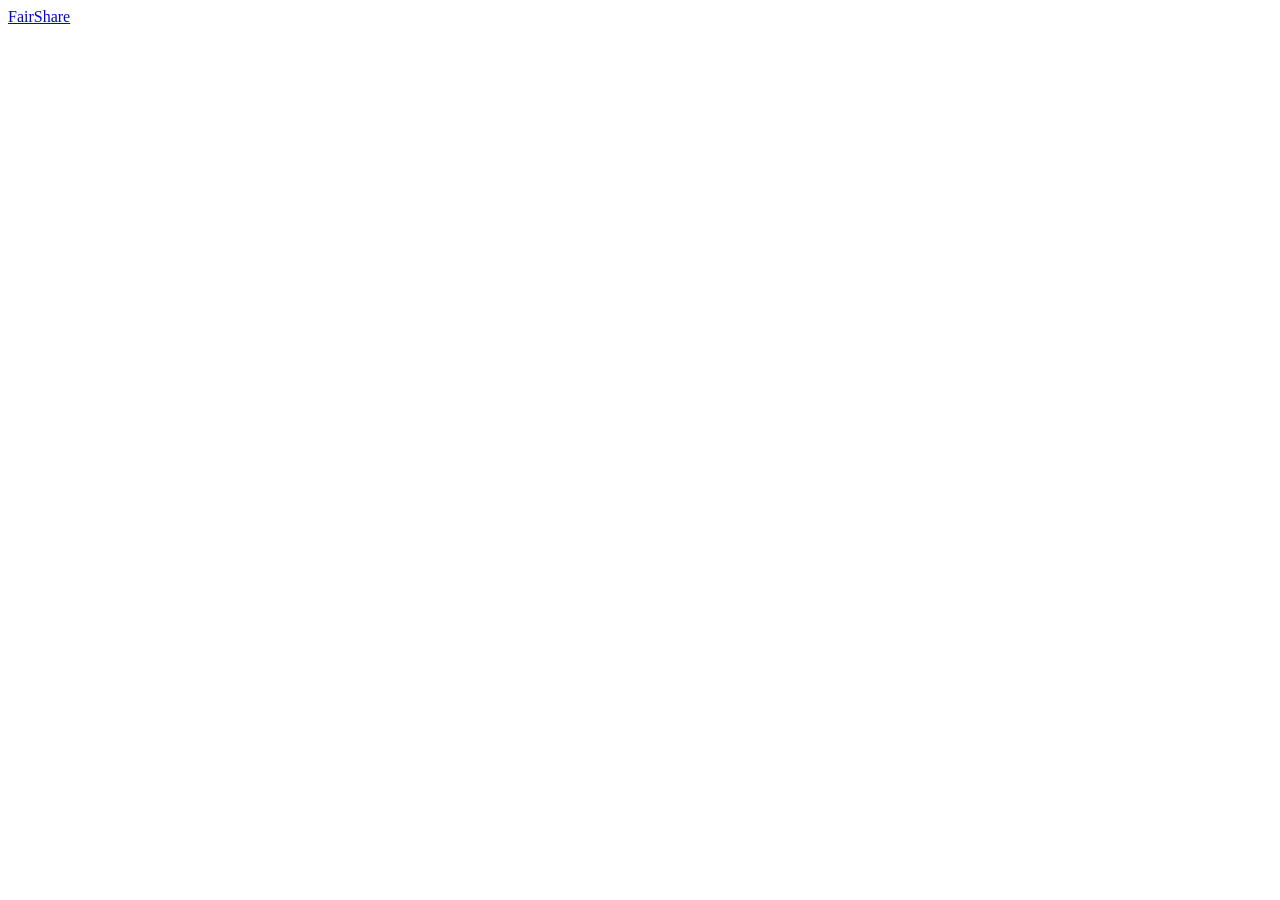
==== index.html @ 0f968604 "Add initial HTML structure, CSS styles, and JavaScript functionality for FairShare application" ====
<!doctype html>
<html lang="en">
<head>
  <meta charset="utf-8">
  <title>Xanoote</title>
  <meta name="description" content="Xanootes Place">
  <meta name="author" content="Xanoote">
  <meta name="viewport" content="width=device-width, initial-scale=1.0">
</head>
<body>
  <div id="index"><a href="fairshare/">FairShare</a></div>
</body>
</html>
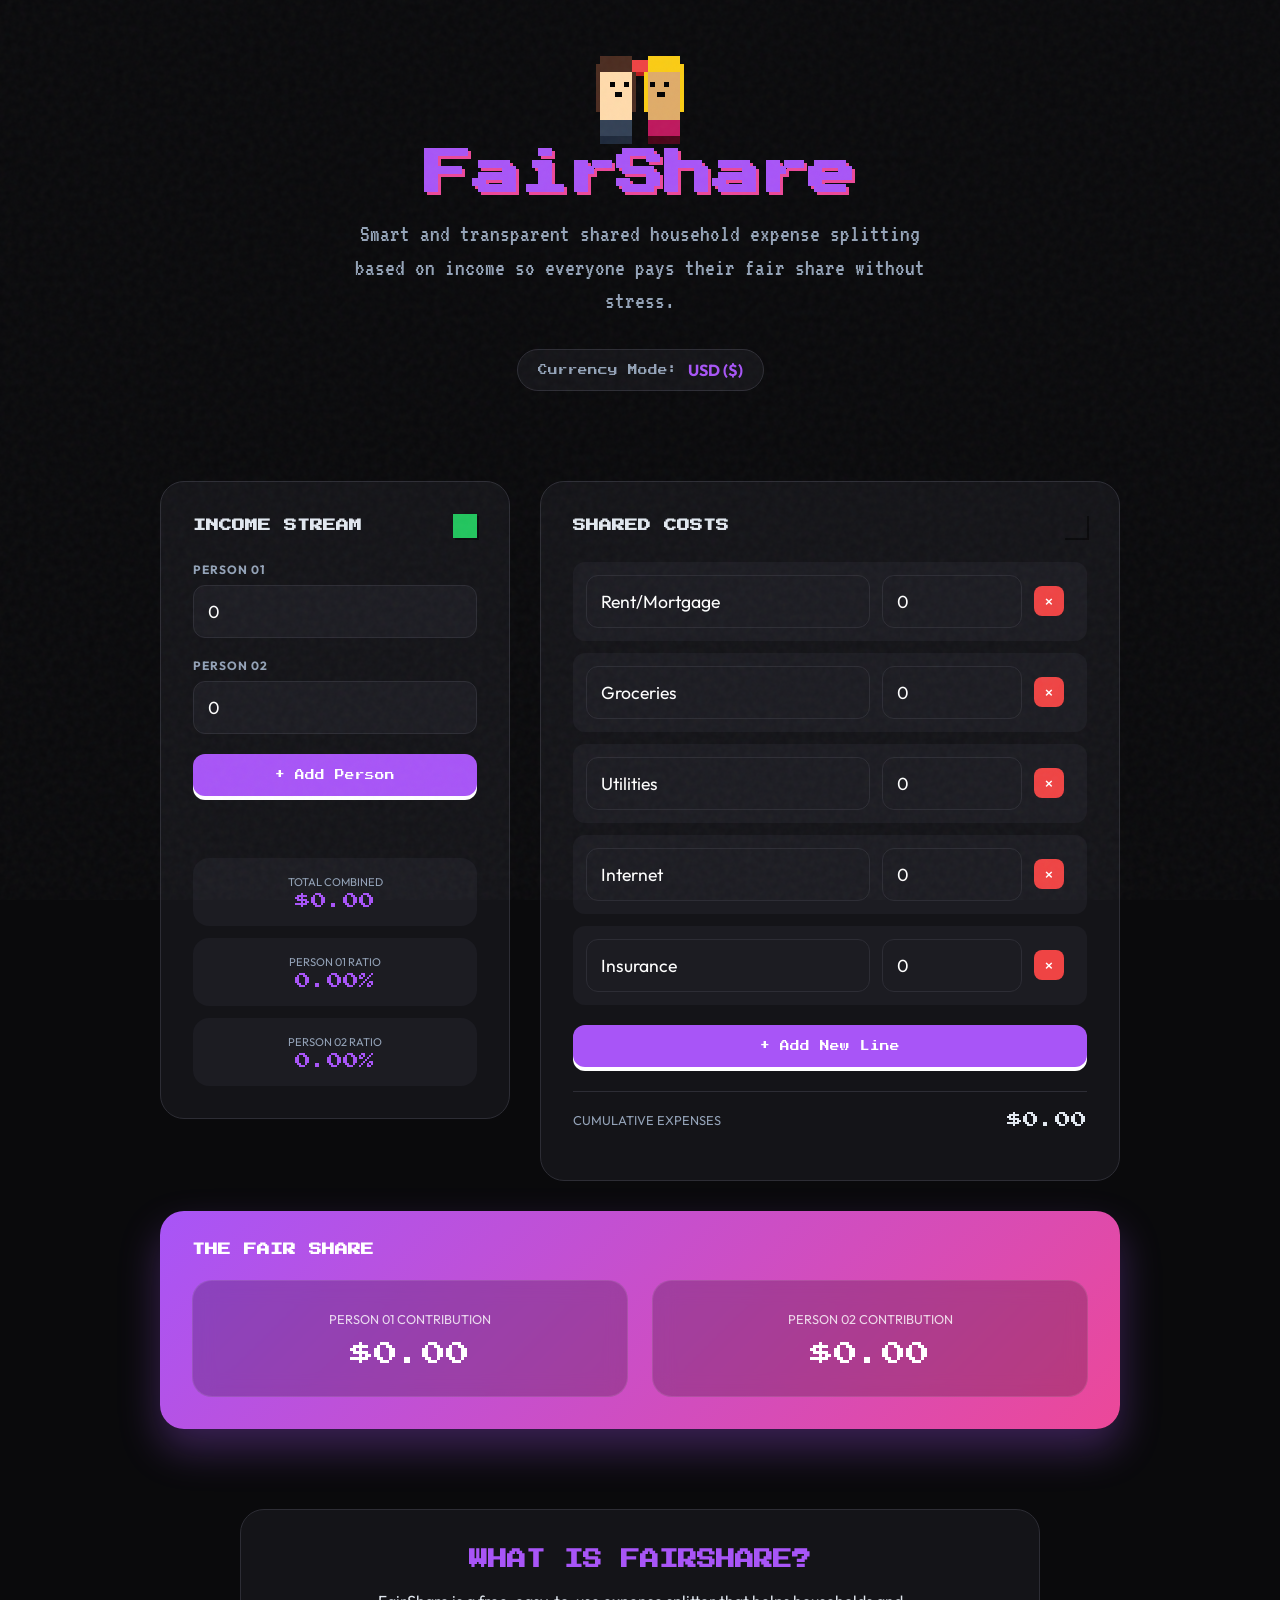
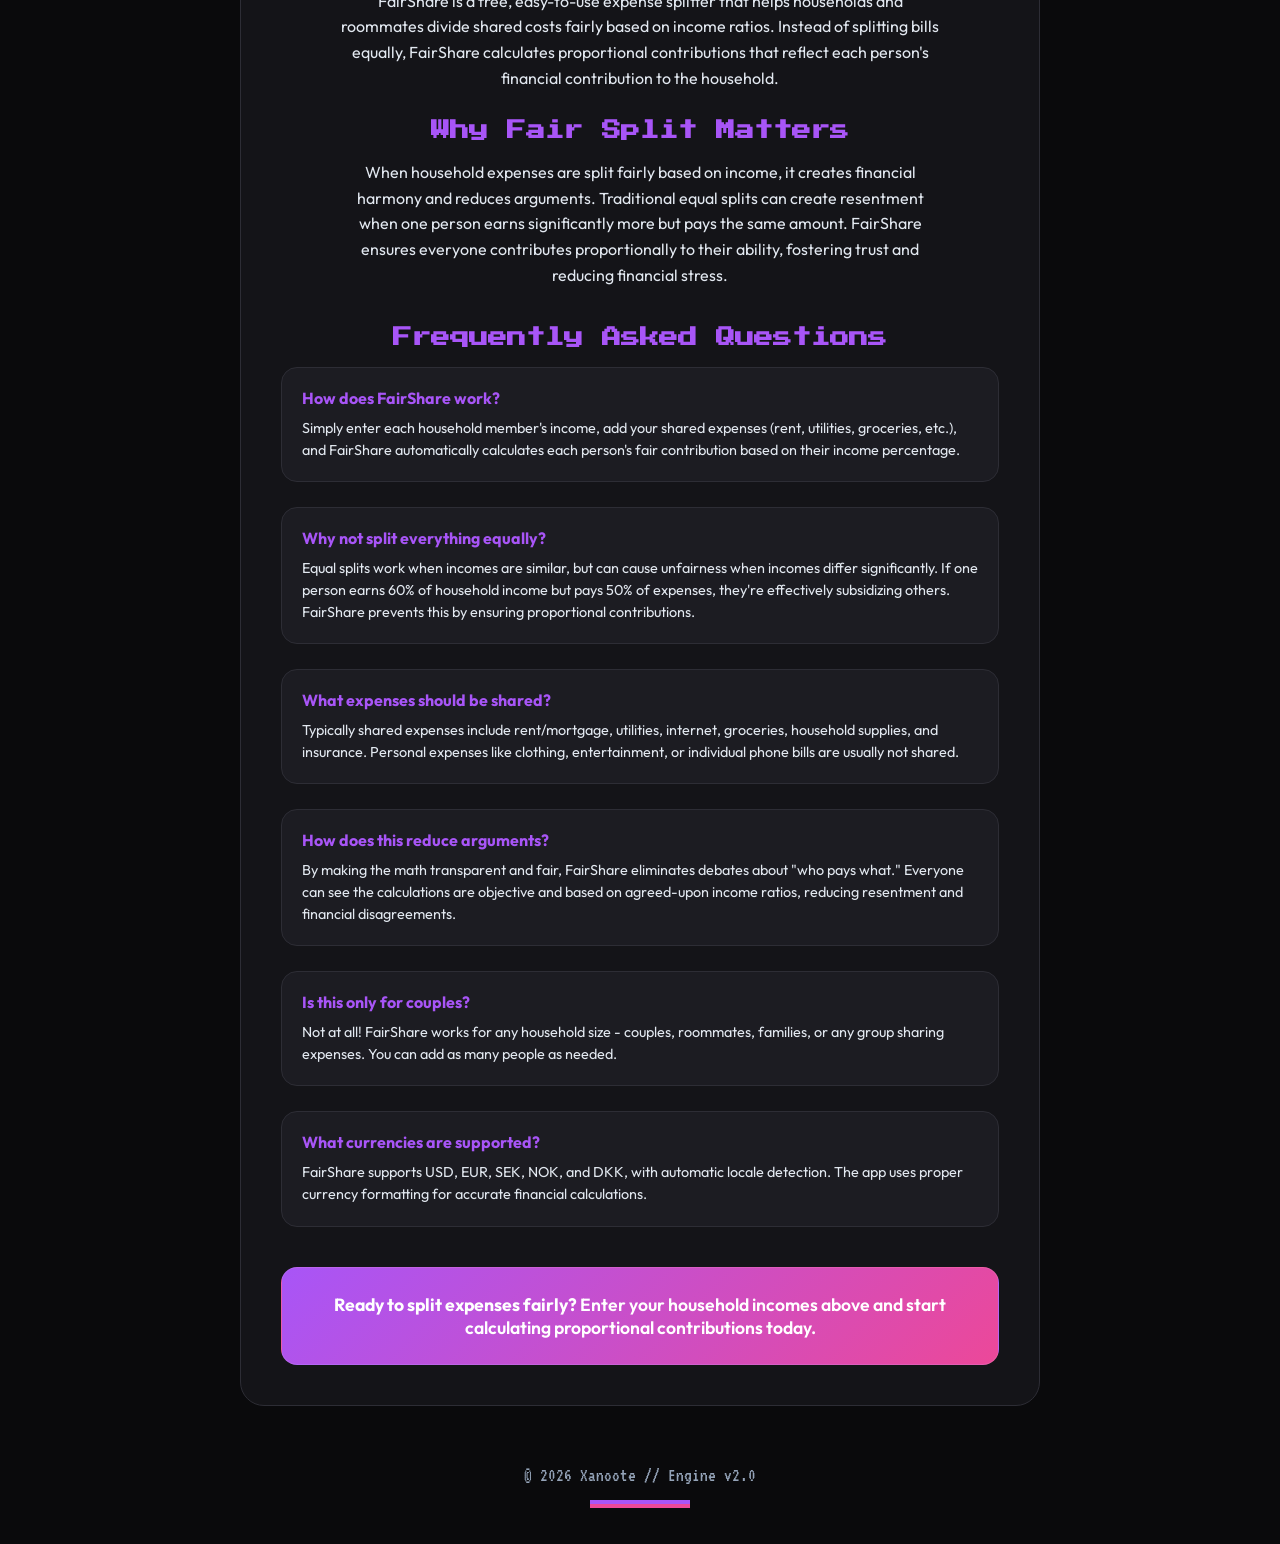
==== commit 77847ef1: "Add automatic redirect to FairShare with user-friendly message in index.html" ====
--- a/index.html
+++ b/index.html
@@ -6,8 +6,12 @@
   <meta name="description" content="Xanootes Place">
   <meta name="author" content="Xanoote">
   <meta name="viewport" content="width=device-width, initial-scale=1.0">
+  <meta http-equiv="refresh" content="0; url=fairshare/">
 </head>
 <body>
-  <div id="index"><a href="fairshare/">FairShare</a></div>
+  <div id="index">
+    <p>Redirecting to FairShare...</p>
+    <p><a href="fairshare/">Click here if you are not redirected automatically</a></p>
+  </div>
 </body>
 </html>
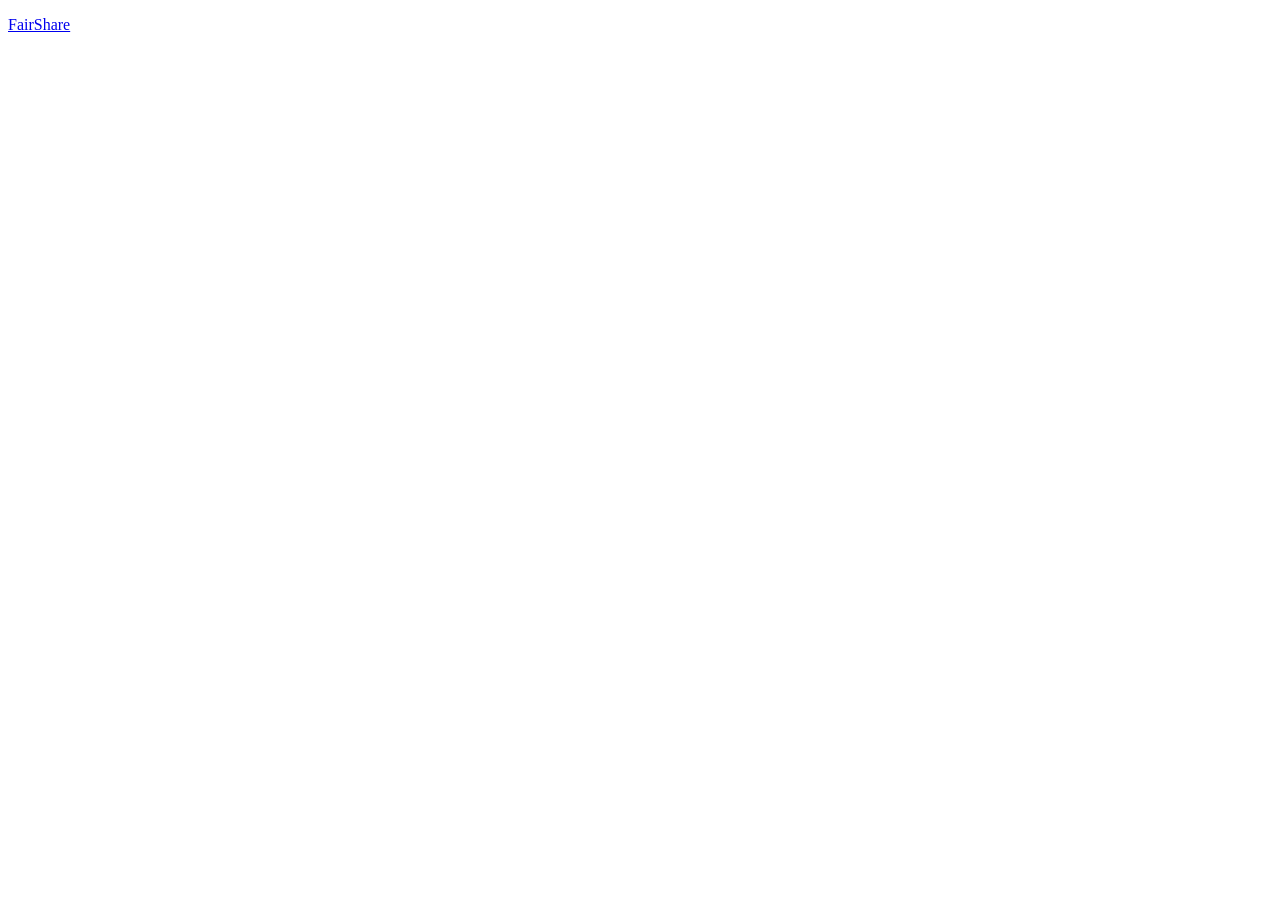
==== commit 5e7046bb: "Update FairShare redirect to link directly instead of automatic refresh" ====
--- a/index.html
+++ b/index.html
@@ -6,12 +6,10 @@
   <meta name="description" content="Xanootes Place">
   <meta name="author" content="Xanoote">
   <meta name="viewport" content="width=device-width, initial-scale=1.0">
-  <meta http-equiv="refresh" content="0; url=fairshare/">
 </head>
 <body>
   <div id="index">
-    <p>Redirecting to FairShare...</p>
-    <p><a href="fairshare/">Click here if you are not redirected automatically</a></p>
+    <p><a href="https://fairshare.github.io">FairShare</a></p>
   </div>
 </body>
 </html>
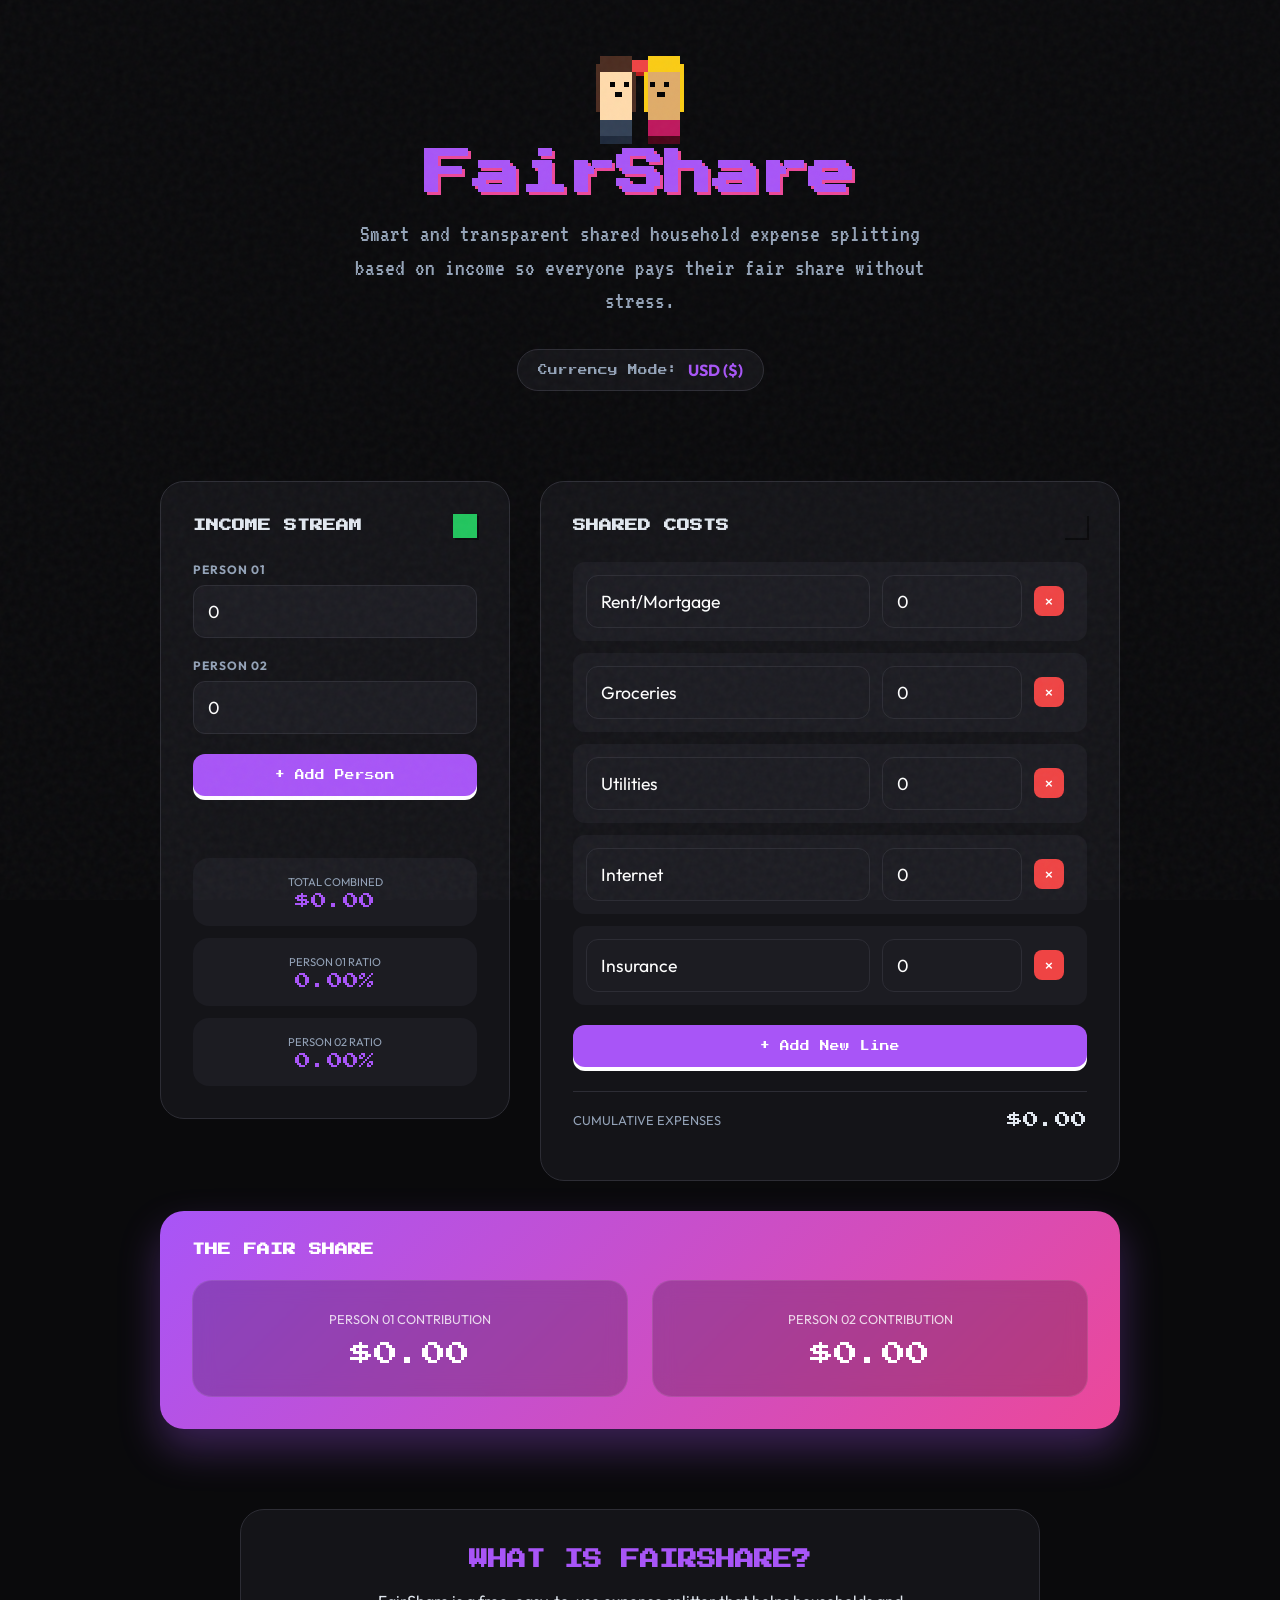
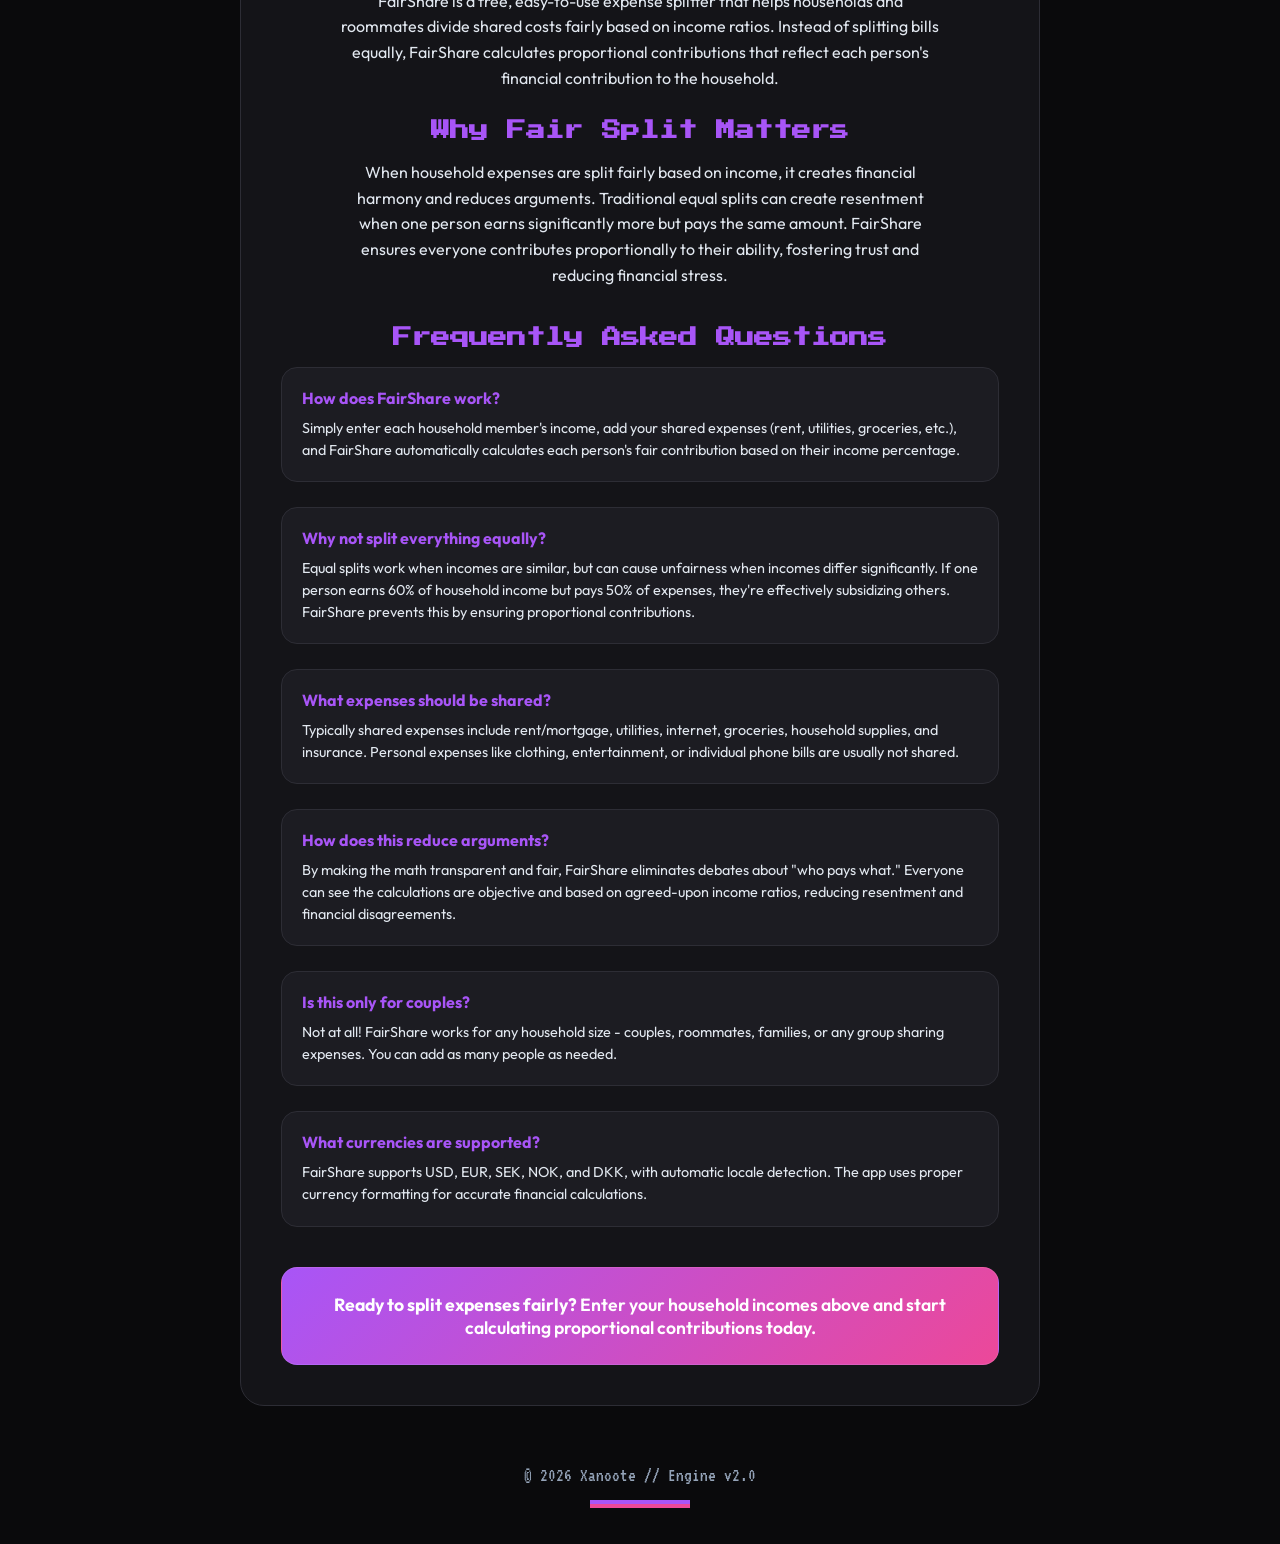
==== commit df14591d: "Enhance index.html and add script.js for FairShare app with improved SEO, user interface, and dynami" ====
--- a/index.html
+++ b/index.html
@@ -1,15 +1,157 @@
-<!doctype html>
+<!DOCTYPE html>
 <html lang="en">
 <head>
-  <meta charset="utf-8">
-  <title>Xanoote</title>
-  <meta name="description" content="Xanootes Place">
-  <meta name="author" content="Xanoote">
-  <meta name="viewport" content="width=device-width, initial-scale=1.0">
+    <meta charset="UTF-8">
+    <meta name="viewport" content="width=device-width, initial-scale=1.0">
+    <title>FairShare - Fair Expense Splitting for Households</title>
+    <meta name="description" content="FairShare is a free expense splitter that helps households divide shared costs fairly based on income ratios. Calculate proportional contributions for rent, utilities, groceries, and more. Reduce financial arguments with transparent, fair expense splitting.">
+    <meta name="keywords" content="expense splitter, fair share, household expenses, proportional split, income ratio, roommates, couples, financial harmony, bill splitting, shared costs">
+    <meta name="author" content="Xanoote">
+    <meta name="robots" content="index, follow">
+    <meta name="language" content="English">
+    <meta property="og:title" content="FairShare - Fair Expense Splitting for Households">
+    <meta property="og:description" content="Split household expenses fairly based on income ratios. No more arguments about who pays what - transparent, proportional calculations.">
+    <meta property="og:type" content="website">
+    <meta property="og:url" content="https://xanoote.github.io/">
+    <meta property="og:image" content="https://xanoote.github.io/favicon.ico">
+    <link rel="canonical" href="https://xanoote.github.io/">
+    <link rel="preconnect" href="https://fonts.googleapis.com">
+    <link rel="preconnect" href="https://fonts.gstatic.com" crossorigin>
+    <link href="https://fonts.googleapis.com/css2?family=Press+Start+2P&family=VT323&family=Outfit:wght@300;400;700&display=swap" rel="stylesheet">
+    <link rel="icon" href="favicon.ico" type="image/x-icon">
+    <link rel="stylesheet" href="style.css">
 </head>
 <body>
-  <div id="index">
-    <p><a href="https://fairshare.github.io">FairShare</a></p>
-  </div>
+    <div class="grain-overlay"></div>
+    <div class="container">
+        <header>
+            <div class="pixel-couple-container">
+                <div class="pixel-character p1"></div>
+                <div class="pixel-character p2"></div>
+                <div class="pixel-heart"></div>
+            </div>
+            <h1 class="glitch-text">FairShare</h1>
+            <p class="description">
+                Smart and transparent shared household expense splitting
+                based on income so everyone pays their fair share without stress.
+            </p>
+            <div class="currency-selector-wrapper">
+                <div class="currency-selector-trigger" id="currency-trigger">
+                    <span class="selector-label">Currency Mode:</span>
+                    <span id="current-currency-display">USD ($)</span>
+                </div>
+                <div class="currency-options" id="currency-options">
+                    <div class="currency-option" data-value="USD">USD ($)</div>
+                    <div class="currency-option" data-value="EUR">EUR (€)</div>
+                    <div class="currency-option" data-value="SEK">SEK (kr)</div>
+                    <div class="currency-option" data-value="NOK">NOK (kr)</div>
+                    <div class="currency-option" data-value="DKK">DKK (kr)</div>
+                </div>
+            </div>
+        </header>
+
+        <main>
+            <div class="main-grid">
+                <section class="card" id="income-section">
+                    <div class="card-header">
+                        <h2>Income Stream</h2>
+                        <div class="pixel-icon-small money-icon"></div>
+                    </div>
+                    <div class="input-group-row" id="persons-container">
+                        <!-- Dynamically populated by script.js -->
+                    </div>
+                    <button id="add-person-btn" class="btn-pixel" style="margin-bottom: 20px;">+ Add Person</button>
+                    <div class="income-stats-grid" id="income-stats-container">
+                        <!-- Dynamically populated by script.js -->
+                    </div>
+                </section>
+
+                <section class="card" id="expense-section">
+                    <div class="card-header">
+                        <h2>Shared Costs</h2>
+                        <div class="pixel-icon-small bill-icon"></div>
+                    </div>
+                    <div id="expenses-list">
+                        <!-- Dynamic expense fields -->
+                    </div>
+                    <button id="add-expense-btn" class="btn-pixel">+ Add New Line</button>
+                    <div class="expense-footer">
+                        <span class="footer-label">Cumulative Expenses</span>
+                        <span class="footer-value" id="total-expenses">0</span>
+                    </div>
+                </section>
+
+                <section class="card results-card" id="results-section">
+                    <div class="card-header">
+                        <h2>The Fair Share</h2>
+                    </div>
+                    <div class="results-display" id="results-container">
+                        <!-- Dynamically populated by script.js -->
+                    </div>
+                </section>
+            </div>
+        </main>
+
+        <!-- Info Content Section -->
+        <section class="info-section-content">
+            <div class="info-section-container">
+                <div class="info-section-intro">
+                    <h2>What is FairShare?</h2>
+                    <p>FairShare is a free, easy-to-use expense splitter that helps households and roommates divide shared costs fairly based on income ratios. Instead of splitting bills equally, FairShare calculates proportional contributions that reflect each person's financial contribution to the household.</p>
+                </div>
+
+                <div class="info-section-benefits">
+                    <h3>Why Fair Split Matters</h3>
+                    <p>When household expenses are split fairly based on income, it creates financial harmony and reduces arguments. Traditional equal splits can create resentment when one person earns significantly more but pays the same amount. FairShare ensures everyone contributes proportionally to their ability, fostering trust and reducing financial stress.</p>
+                </div>
+
+                <div class="info-section-faq">
+                    <h3>Frequently Asked Questions</h3>
+
+                    <div class="faq-item">
+                        <h4>How does FairShare work?</h4>
+                        <p>Simply enter each household member's income, add your shared expenses (rent, utilities, groceries, etc.), and FairShare automatically calculates each person's fair contribution based on their income percentage.</p>
+                    </div>
+
+                    <div class="faq-item">
+                        <h4>Why not split everything equally?</h4>
+                        <p>Equal splits work when incomes are similar, but can cause unfairness when incomes differ significantly. If one person earns 60% of household income but pays 50% of expenses, they're effectively subsidizing others. FairShare prevents this by ensuring proportional contributions.</p>
+                    </div>
+
+                    <div class="faq-item">
+                        <h4>What expenses should be shared?</h4>
+                        <p>Typically shared expenses include rent/mortgage, utilities, internet, groceries, household supplies, and insurance. Personal expenses like clothing, entertainment, or individual phone bills are usually not shared.</p>
+                    </div>
+
+                    <div class="faq-item">
+                        <h4>How does this reduce arguments?</h4>
+                        <p>By making the math transparent and fair, FairShare eliminates debates about "who pays what." Everyone can see the calculations are objective and based on agreed-upon income ratios, reducing resentment and financial disagreements.</p>
+                    </div>
+
+                    <div class="faq-item">
+                        <h4>Is this only for couples?</h4>
+                        <p>Not at all! FairShare works for any household size - couples, roommates, families, or any group sharing expenses. You can add as many people as needed.</p>
+                    </div>
+
+                    <div class="faq-item">
+                        <h4>What currencies are supported?</h4>
+                        <p>FairShare supports USD, EUR, SEK, NOK, and DKK, with automatic locale detection. The app uses proper currency formatting for accurate financial calculations.</p>
+                    </div>
+                </div>
+
+                <div class="info-section-cta">
+                    <p><strong>Ready to split expenses fairly?</strong> Enter your household incomes above and start calculating proportional contributions today.</p>
+                </div>
+            </div>
+        </section>
+
+        <footer>
+            <div class="footer-content">
+                <p>&copy; 2026 Xanoote // Engine v2.0</p>
+                <div class="pixel-footer-deco"></div>
+            </div>
+        </footer>
+    </div>
+    <script src="script.js"></script>
 </body>
 </html>
--- a/style.css
+++ b/style.css
@@ -0,0 +1,658 @@
+:root {
+    /* Dark Theme Palette */
+    --bg-deep: #0a0a0c;
+    --bg-card: #141418;
+    --bg-accent: #1c1c22;
+    --primary: #a855f7;
+    --primary-glow: rgba(168, 85, 247, 0.4);
+    --secondary: #ec4899;
+    --text-main: #e2e8f0;
+    --text-dim: #94a3b8;
+    --border-color: #2d2d35;
+    --success: #22c55e;
+    --pixel-skin-1: #ffdbac;
+    --pixel-skin-2: #e0ac69;
+    --pixel-hair-1: #4b2c20;
+    --pixel-hair-2: #facc15;
+}
+
+* {
+    box-sizing: border-box;
+    margin: 0;
+    padding: 0;
+}
+
+body {
+    font-family: 'Outfit', sans-serif;
+    background-color: var(--bg-deep);
+    color: var(--text-main);
+    min-height: 100vh;
+    overflow-x: hidden;
+    display: flex;
+    justify-content: center;
+}
+
+/* Grain/Noise Texture Overlay */
+.grain-overlay {
+    position: fixed;
+    top: 0; left: 0; width: 100%; height: 100%;
+    pointer-events: none;
+    z-index: 9999;
+    background-image: url("data:image/svg+xml,%3Csvg viewBox='0 0 200 200' xmlns='http://www.w3.org/2000/svg'%3E%3Cfilter id='noiseFilter'%3E%3CfeTurbulence type='fractalNoise' baseFrequency='0.65105' numOctaves='3' stitchTiles='stitch'/%3E%3C/filter%3E%3Crect width='100%25' height='100%25' filter='url(%23noiseFilter)'/%3E%3C/svg%3E");
+    opacity: 0.04;
+}
+
+.container {
+    width: 100%;
+    max-width: 1000px;
+    padding: 40px 20px;
+    z-index: 1;
+}
+
+/* --- Header & Typography --- */
+header {
+    text-align: center;
+    margin-bottom: 60px;
+    position: relative;
+}
+
+.glitch-text {
+    font-family: 'Press Start 2P', cursive;
+    font-size: 3rem;
+    color: var(--primary);
+    text-shadow: 3px 3px 0 var(--secondary);
+    margin-bottom: 20px;
+    animation: glitch 3s infinite;
+}
+
+@keyframes glitch {
+    0% { transform: translate(0); }
+    2% { transform: translate(-2px, 2px); }
+    4% { transform: translate(2px, -2px); }
+    6% { transform: translate(0); }
+}
+
+.description {
+    font-family: 'VT323', monospace;
+    font-size: 1.5rem;
+    color: var(--text-dim);
+    max-width: 600px;
+    margin: 0 auto 30px;
+    line-height: 1.4;
+}
+
+/* --- Currency Selector Custom --- */
+.currency-selector-wrapper {
+    position: relative;
+    display: inline-flex;
+    margin-bottom: 30px;
+}
+
+.currency-selector-trigger {
+    display: flex;
+    align-items: center;
+    gap: 10px;
+    background: var(--bg-card);
+    padding: 10px 20px;
+    border-radius: 100px;
+    border: 1px solid var(--border-color);
+    cursor: pointer;
+    transition: all 0.3s ease;
+    user-select: none;
+}
+
+.currency-selector-trigger:hover {
+    border-color: var(--primary);
+    box-shadow: 0 0 15px var(--primary-glow);
+}
+
+.currency-selector-trigger .selector-label {
+    font-family: 'Press Start 2P', cursive;
+    font-size: 0.6rem;
+    color: var(--text-dim);
+}
+
+.currency-selector-trigger #current-currency-display {
+    font-family: 'Outfit', sans-serif;
+    font-weight: 700;
+    color: var(--primary);
+}
+
+.currency-options {
+    position: absolute;
+    top: calc(100% + 8px);
+    left: 50%;
+    transform: translateX(-50%) translateY(-10px);
+    background: var(--bg-card);
+    border: 1px solid var(--border-color);
+    border-radius: 16px;
+    width: 160px;
+    display: none;
+    flex-direction: column;
+    padding: 8px;
+    gap: 4px;
+    z-index: 100;
+    box-shadow: 0 10px 25px rgba(0,0,0,0.5);
+}
+
+.currency-options.open {
+    display: flex;
+    animation: slideDown 0.2s ease-out forwards;
+}
+
+@keyframes slideDown {
+    from { opacity: 0; transform: translateX(-50%) translateY(-20px); }
+    to { opacity: 1; transform: translateX(-50%) translateY(0); }
+}
+
+.currency-option {
+    padding: 10px 15px;
+    border-radius: 10px;
+    cursor: pointer;
+    font-family: 'Outfit', sans-serif;
+    font-size: 0.9rem;
+    color: var(--text-main);
+    transition: all 0.2s ease;
+}
+
+.currency-option:hover {
+    background: var(--bg-accent);
+    color: var(--primary);
+}
+
+.currency-option.active {
+    background: var(--primary);
+    color: white;
+}
+
+/* --- Pixel Couple Art --- */
+.pixel-couple-container {
+    position: relative;
+    width: 120px;
+    height: 80px;
+    margin: 0 auto 30px;
+}
+
+.pixel-character {
+    position: absolute;
+    width: 32px;
+    height: 48px;
+    bottom: 0;
+}
+
+.pixel-character.p1 {
+    left: 20px;
+    background: var(--pixel-skin-1);
+    box-shadow:
+        /* Hair */
+        0 -8px 0 0 var(--pixel-hair-1), 0 -16px 0 0 var(--pixel-hair-1),
+        -4px -8px 0 0 var(--pixel-hair-1), 4px -8px 0 0 var(--pixel-hair-1),
+        /* Shirt */
+        0 8px 0 0 #334155, 0 16px 0 0 #334155,
+        /* Pants */
+        0 24px 0 0 #1e293b;
+}
+.pixel-character.p1::after {
+    content: "";
+    position: absolute;
+    top: 10px; left: 10px;
+    width: 5px; height: 5px;
+    background: #000;
+    box-shadow: 14px 0 0 #000, 7px 10px 0 #000, 5px 10px 0 #000;
+}
+
+.pixel-character.p2 {
+    right: 20px;
+    background: var(--pixel-skin-2);
+    box-shadow:
+        /* Hair */
+        0 -8px 0 0 var(--pixel-hair-2), 0 -16px 0 0 var(--pixel-hair-2),
+        -4px -8px 0 0 var(--pixel-hair-2), 4px -8px 0 0 var(--pixel-hair-2),
+        /* Shirt */
+        0 8px 0 0 #be185d, 0 16px 0 0 #be185d,
+        /* Pants */
+        0 24px 0 0 #4c0519;
+}
+.pixel-character.p2::after {
+    content: "";
+    position: absolute;
+    top: 10px; left: 2px;
+    width: 5px; height: 5px;
+    background: #000;
+    box-shadow: 14px 0 0 #000, 7px 10px 0 #000, 10px 10px 0 #000;
+}
+
+.pixel-heart {
+    position: absolute;
+    width: 8px;
+    height: 8px;
+    background: #ef4444;
+    left: 50%;
+    top: 20px;
+    transform: translateX(-50%);
+    box-shadow:
+        4px 0 0 0 #ef4444, -4px 0 0 0 #ef4444,
+        0 4px 0 0 #ef4444, 4px 4px 0 0 #ef4444, -4px 4px 0 0 #ef4444,
+        0 8px 0 0 #b91c1c;
+    animation: beat 1s infinite;
+}
+
+@keyframes beat {
+    0%, 100% { transform: translateX(-50%) scale(1); }
+    50% { transform: translateX(-50%) scale(1.2); }
+}
+
+/* --- Main Layout & Cards --- */
+.main-grid {
+    display: grid;
+    grid-template-columns: 1fr 1.5fr;
+    gap: 30px;
+    align-items: start;
+}
+
+.card {
+    background: var(--bg-card);
+    border: 1px solid var(--border-color);
+    border-radius: 24px;
+    padding: 32px;
+    position: relative;
+    transition: transform 0.3s ease, box-shadow 0.3s ease;
+}
+
+.card:hover {
+    transform: translateY(-5px);
+    box-shadow: 0 10px 30px rgba(0,0,0,0.5);
+}
+
+.card-header {
+    display: flex;
+    justify-content: space-between;
+    align-items: center;
+    margin-bottom: 24px;
+}
+
+h2 {
+    font-family: 'Press Start 2P', cursive;
+    font-size: 0.8rem;
+    color: var(--text-main);
+    text-transform: uppercase;
+}
+
+.pixel-icon-small {
+    width: 24px;
+    height: 24px;
+}
+
+.money-icon {
+    background: var(--success);
+    box-shadow: 2px 2px 0 var(--bg-deep);
+}
+
+.bill-icon {
+    box-shadow: 2px 2px 0 var(--bg-deep);
+}
+
+/* Inputs */
+.input-group-row {
+    display: flex;
+    flex-direction: column;
+    gap: 20px;
+    margin-bottom: 20px;
+}
+
+.input-field {
+    display: flex;
+    flex-direction: column;
+    gap: 8px;
+}
+
+label {
+    font-size: 0.75rem;
+    text-transform: uppercase;
+    letter-spacing: 1px;
+    color: var(--text-dim);
+    font-weight: 700;
+}
+
+input {
+    background: var(--bg-accent);
+    border: 1px solid var(--border-color);
+    border-radius: 12px;
+    padding: 14px;
+    color: white;
+    font-family: 'Outfit', sans-serif;
+    font-size: 1.1rem;
+    transition: all 0.2s ease;
+}
+
+input:focus {
+    outline: none;
+    border-color: var(--primary);
+    box-shadow: 0 0 0 4px var(--primary-glow);
+}
+
+/* Stats Grid */
+.income-stats-grid {
+    margin-top: 30px;
+    display: grid;
+    grid-template-columns: repeat(auto-fit, minmax(140px, 1fr));
+    gap: 12px;
+}
+
+.stat-box {
+    background: var(--bg-accent);
+    padding: 16px;
+    border-radius: 16px;
+    display: flex;
+    flex-direction: column;
+    align-items: center;
+    border: 1px solid transparent;
+    transition: all 0.3s ease;
+}
+
+.stat-box:first-child {
+    grid-column: 1 / -1;
+}
+
+.stat-box:hover {
+    border-color: var(--primary);
+}
+
+.stat-label {
+    font-size: 0.7rem;
+    color: var(--text-dim);
+    text-transform: uppercase;
+    margin-bottom: 4px;
+}
+
+.stat-value {
+    font-family: 'Press Start 2P', cursive;
+    font-size: 1rem;
+    color: var(--primary);
+}
+
+/* Expenses Section */
+#expenses-list {
+    display: flex;
+    flex-direction: column;
+    gap: 12px;
+    margin-bottom: 20px;
+}
+
+.expense-item {
+    display: grid;
+    grid-template-columns: 1fr 140px 40px;
+    gap: 12px;
+    background: var(--bg-accent);
+    padding: 12px;
+    border-radius: 12px;
+    align-items: center;
+    border: 1px solid transparent;
+}
+
+.expense-item:hover {
+    border-color: var(--border-color);
+}
+
+.btn-pixel {
+    width: 100%;
+    padding: 16px;
+    background: var(--primary);
+    color: white;
+    border: none;
+    border-radius: 12px;
+    font-family: 'Press Start 2P', cursive;
+    font-size: 0.6rem;
+    cursor: pointer;
+    transition: all 0.2s ease;
+    box-shadow: 0 4px 0;
+    margin-bottom: 24px;
+}
+
+.btn-pixel:active {
+    transform: translateY(2px);
+    box-shadow: 0 2px 0;
+}
+
+.remove-btn {
+    background: #ef4444;
+    color: white;
+    border: none;
+    width: 30px;
+    height: 30px;
+    border-radius: 8px;
+    cursor: pointer;
+    font-weight: bold;
+}
+
+.expense-footer {
+    display: flex;
+    justify-content: space-between;
+    align-items: center;
+    padding: 20px 0;
+    border-top: 1px solid var(--border-color);
+}
+
+.footer-label {
+    font-size: 0.8rem;
+    color: var(--text-dim);
+    text-transform: uppercase;
+}
+
+.footer-value {
+    font-family: 'Press Start 2P', cursive;
+    font-size: 1rem;
+    color: var(--text-main);
+}
+
+/* Results Card */
+.results-card {
+    grid-column: 1 / -1;
+    background: linear-gradient(135deg, var(--primary), var(--secondary));
+    color: white;
+    border: none;
+    text-align: center;
+    box-shadow: 0 20px 40px rgba(168, 85, 247, 0.3);
+}
+
+.results-card h2 {
+    color: white;
+    justify-content: center;
+}
+
+.results-display {
+    display: grid;
+    grid-template-columns: repeat(2, 1fr);
+    gap: 24px;
+    margin-top: 20px;
+}
+
+.result-box {
+    background: rgba(0, 0, 0, 0.2);
+    padding: 30px;
+    border-radius: 20px;
+    backdrop-filter: blur(10px);
+    border: 1px solid rgba(255, 255, 255, 0.1);
+}
+
+.result-label {
+    display: block;
+    font-size: 0.8rem;
+    text-transform: uppercase;
+    margin-bottom: 15px;
+    opacity: 0.8;
+}
+
+.result-amount {
+    font-family: 'Press Start 2P', cursive;
+    font-size: 1.5rem;
+    color: white;
+}
+
+/* Footer */
+footer {
+    margin-top: 60px;
+    text-align: center;
+}
+
+.footer-content {
+    display: flex;
+    flex-direction: column;
+    align-items: center;
+    gap: 15px;
+}
+
+footer p {
+    font-family: 'VT323', monospace;
+    color: var(--text-dim);
+    font-size: 1.2rem;
+}
+
+.pixel-footer-deco {
+    width: 100px;
+    height: 4px;
+    background: var(--primary);
+    box-shadow: 0 4px 0 var(--secondary);
+}
+
+#add-person-btn {
+    margin-bottom: 32px !important;
+}
+
+/* Info Content Section */
+.info-section-content {
+    margin-top: 80px;
+    margin-bottom: 60px;
+    max-width: 800px;
+    margin-left: auto;
+    margin-right: auto;
+}
+
+.info-section-container {
+    background: var(--bg-card);
+    border: 1px solid var(--border-color);
+    border-radius: 24px;
+    padding: 40px;
+    transition: transform 0.3s ease, box-shadow 0.3s ease;
+}
+
+.info-section-container:hover {
+    transform: translateY(-5px);
+    box-shadow: 0 10px 30px rgba(0,0,0,0.5);
+}
+
+.info-section-intro h2,
+.info-section-benefits h3,
+.info-section-faq h3 {
+    font-family: 'Press Start 2P', cursive;
+    font-size: 1.2rem;
+    color: var(--primary);
+    margin-bottom: 20px;
+    text-align: center;
+}
+
+.info-section-intro p,
+.info-section-benefits p {
+    font-family: 'Outfit', sans-serif;
+    font-size: 1rem;
+    line-height: 1.6;
+    color: var(--text-main);
+    margin-bottom: 30px;
+    text-align: center;
+    max-width: 600px;
+    margin-left: auto;
+    margin-right: auto;
+}
+
+.info-section-faq {
+    margin-top: 40px;
+}
+
+.faq-item {
+    margin-bottom: 25px;
+    padding: 20px;
+    background: var(--bg-accent);
+    border-radius: 16px;
+    border: 1px solid var(--border-color);
+    transition: all 0.3s ease;
+}
+
+.faq-item:hover {
+    border-color: var(--primary);
+    transform: translateY(-2px);
+}
+
+.faq-item h4 {
+    font-family: 'Outfit', sans-serif;
+    font-size: 1rem;
+    font-weight: 700;
+    color: var(--primary);
+    margin-bottom: 10px;
+}
+
+.faq-item p {
+    font-family: 'Outfit', sans-serif;
+    font-size: 0.9rem;
+    line-height: 1.5;
+    color: var(--text-main);
+    margin: 0;
+}
+
+.info-section-cta {
+    margin-top: 40px;
+    text-align: center;
+    padding: 25px;
+    background: linear-gradient(135deg, var(--primary), var(--secondary));
+    border-radius: 16px;
+    border: 1px solid rgba(255, 255, 255, 0.1);
+}
+
+.info-section-cta p {
+    font-family: 'Outfit', sans-serif;
+    font-size: 1.1rem;
+    font-weight: 600;
+    color: white;
+    margin: 0;
+}
+
+@media (max-width: 768px) {
+    .main-grid {
+        grid-template-columns: 1fr;
+    }
+
+    .results-display {
+        grid-template-columns: 1fr;
+    }
+
+    .glitch-text {
+        font-size: 2rem;
+    }
+
+    .info-section-content {
+        margin-top: 60px;
+        margin-bottom: 40px;
+    }
+
+    .info-section-container {
+        padding: 30px;
+    }
+
+    .info-section-intro h2,
+    .info-section-benefits h3,
+    .info-section-faq h3 {
+        font-size: 1.1rem;
+    }
+
+    .info-section-intro p,
+    .info-section-benefits p {
+        font-size: 0.9rem;
+    }
+
+    .faq-item {
+        padding: 15px;
+    }
+
+    .info-section-cta {
+        padding: 20px;
+    }
+}
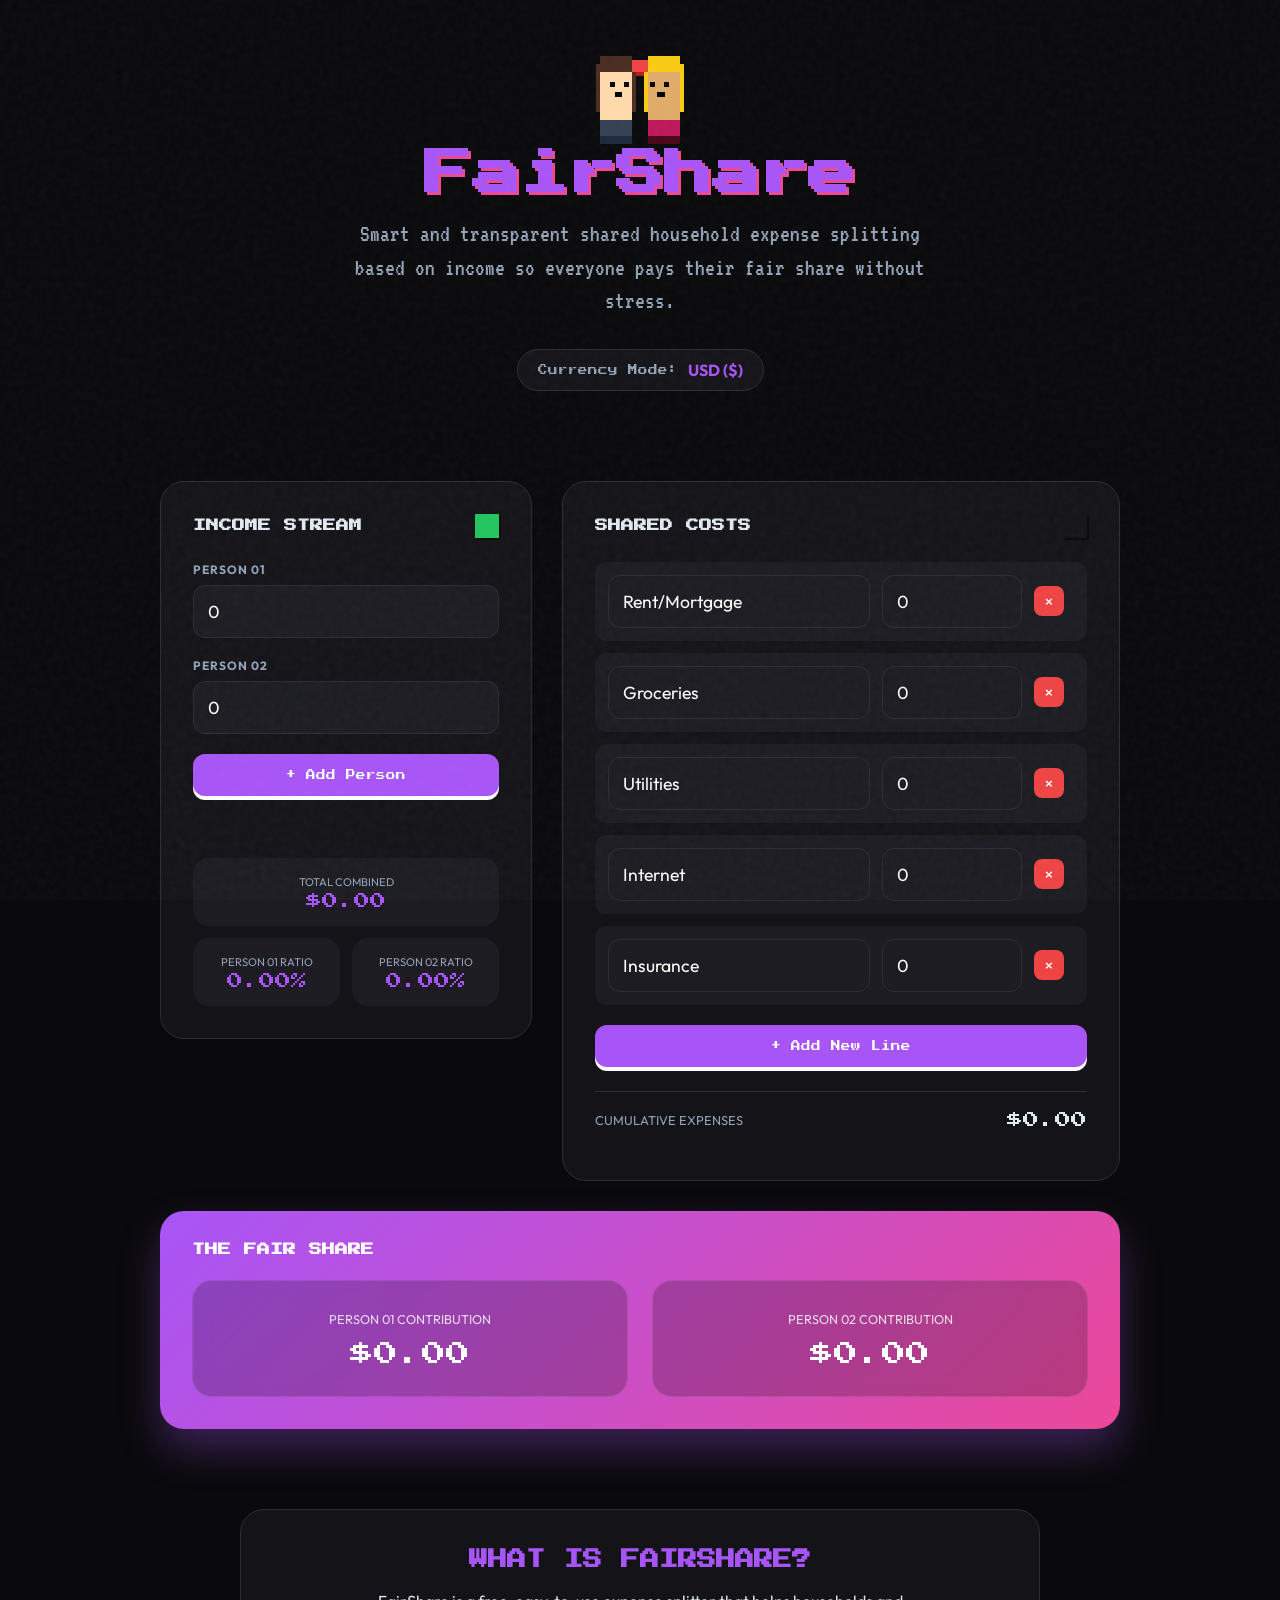
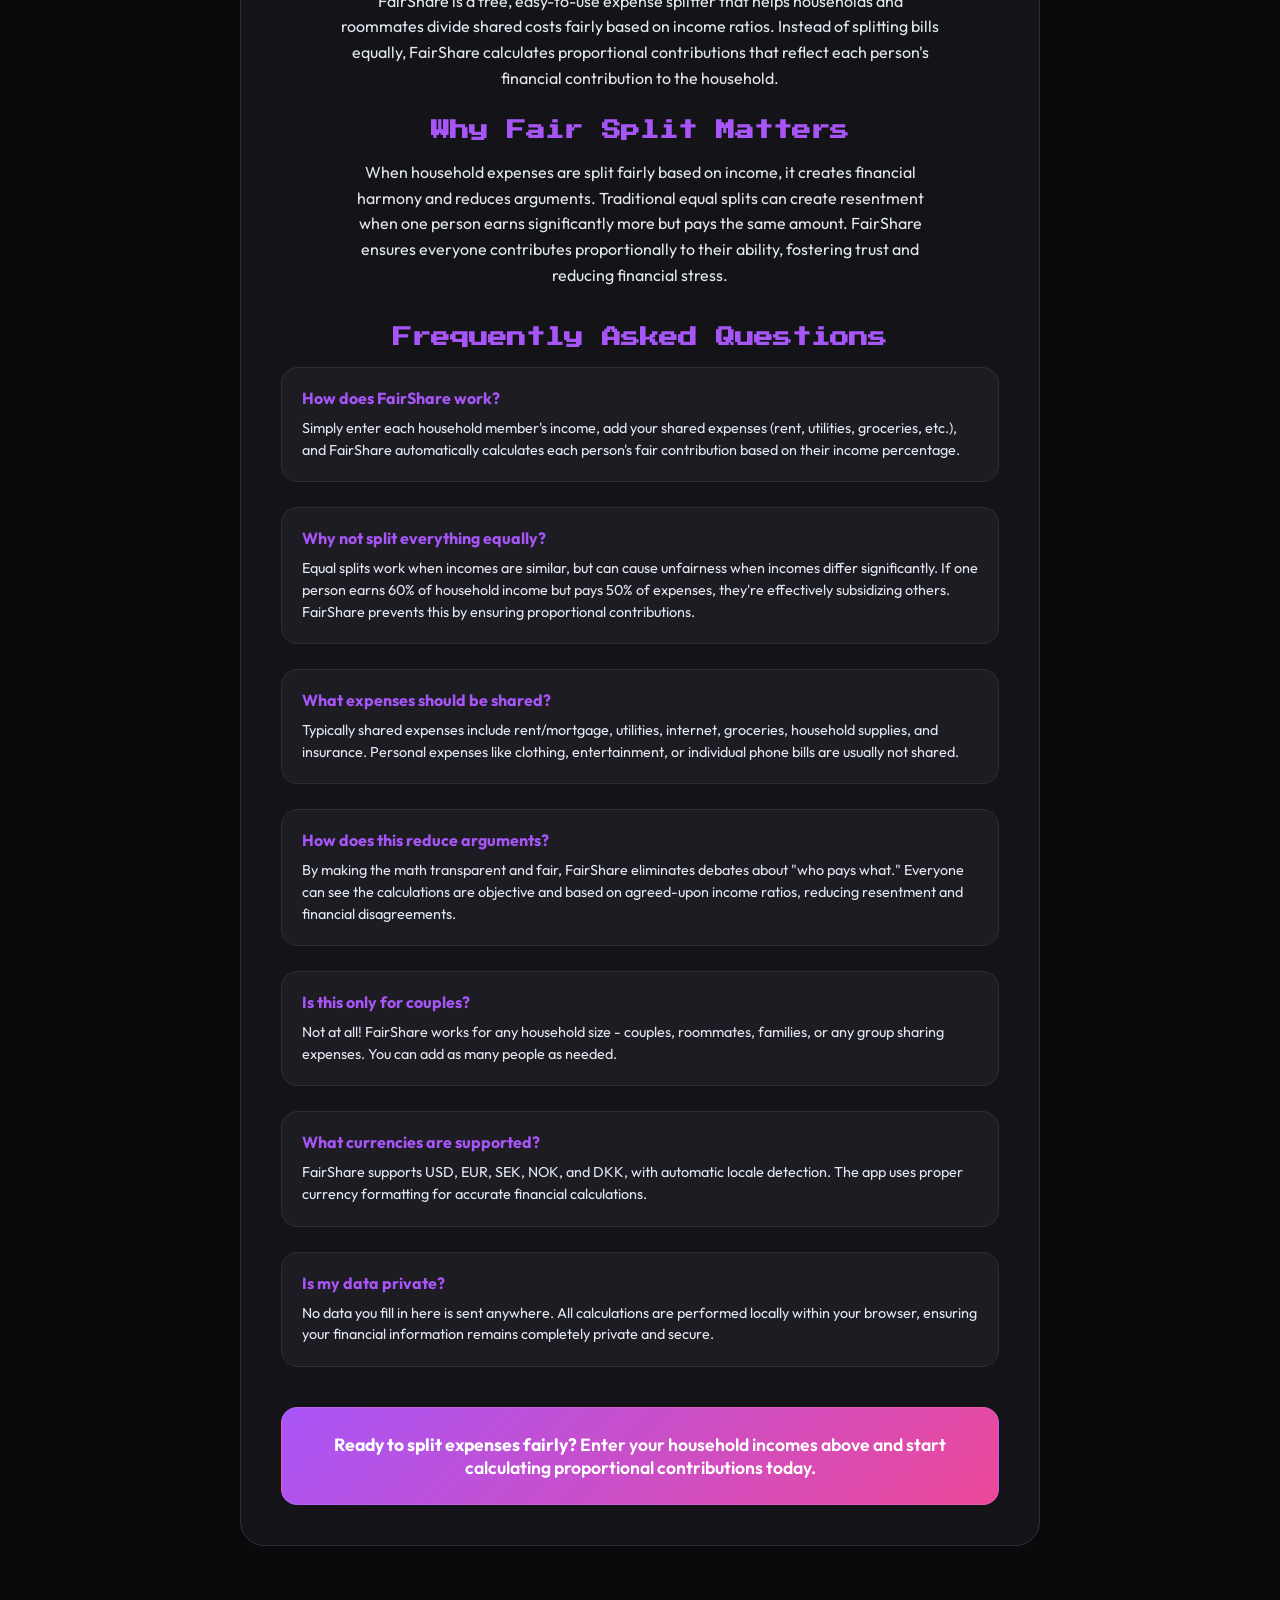
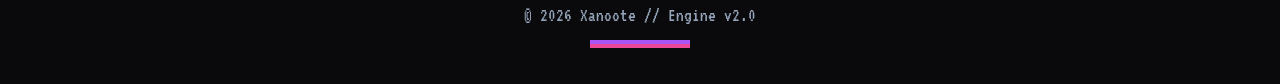
==== commit e9b04677: "Add FAQ section to index.html addressing data privacy concerns" ====
--- a/index.html
+++ b/index.html
@@ -137,6 +137,11 @@
                         <h4>What currencies are supported?</h4>
                         <p>FairShare supports USD, EUR, SEK, NOK, and DKK, with automatic locale detection. The app uses proper currency formatting for accurate financial calculations.</p>
                     </div>
+
+                    <div class="faq-item">
+                        <h4>Is my data private?</h4>
+                        <p>No data you fill in here is sent anywhere. All calculations are performed locally within your browser, ensuring your financial information remains completely private and secure.</p>
+                    </div>
                 </div>
 
                 <div class="info-section-cta">
--- a/style.css
+++ b/style.css
@@ -323,6 +323,7 @@
     font-family: 'Outfit', sans-serif;
     font-size: 1.1rem;
     transition: all 0.2s ease;
+    min-width: 0;
 }
 
 input:focus {
@@ -521,11 +522,8 @@
 
 /* Info Content Section */
 .info-section-content {
-    margin-top: 80px;
-    margin-bottom: 60px;
     max-width: 800px;
-    margin-left: auto;
-    margin-right: auto;
+    margin: 80px auto 60px;
 }
 
 .info-section-container {
@@ -628,6 +626,18 @@
         font-size: 2rem;
     }
 
+    .card {
+        padding: 20px;
+        width: 100%;
+        overflow: hidden;
+        margin: 0 auto;
+        box-sizing: border-box;
+    }
+
+    .expense-item {
+        grid-template-columns: 0.7fr 1fr 40px;
+    }
+
     .info-section-content {
         margin-top: 60px;
         margin-bottom: 40px;
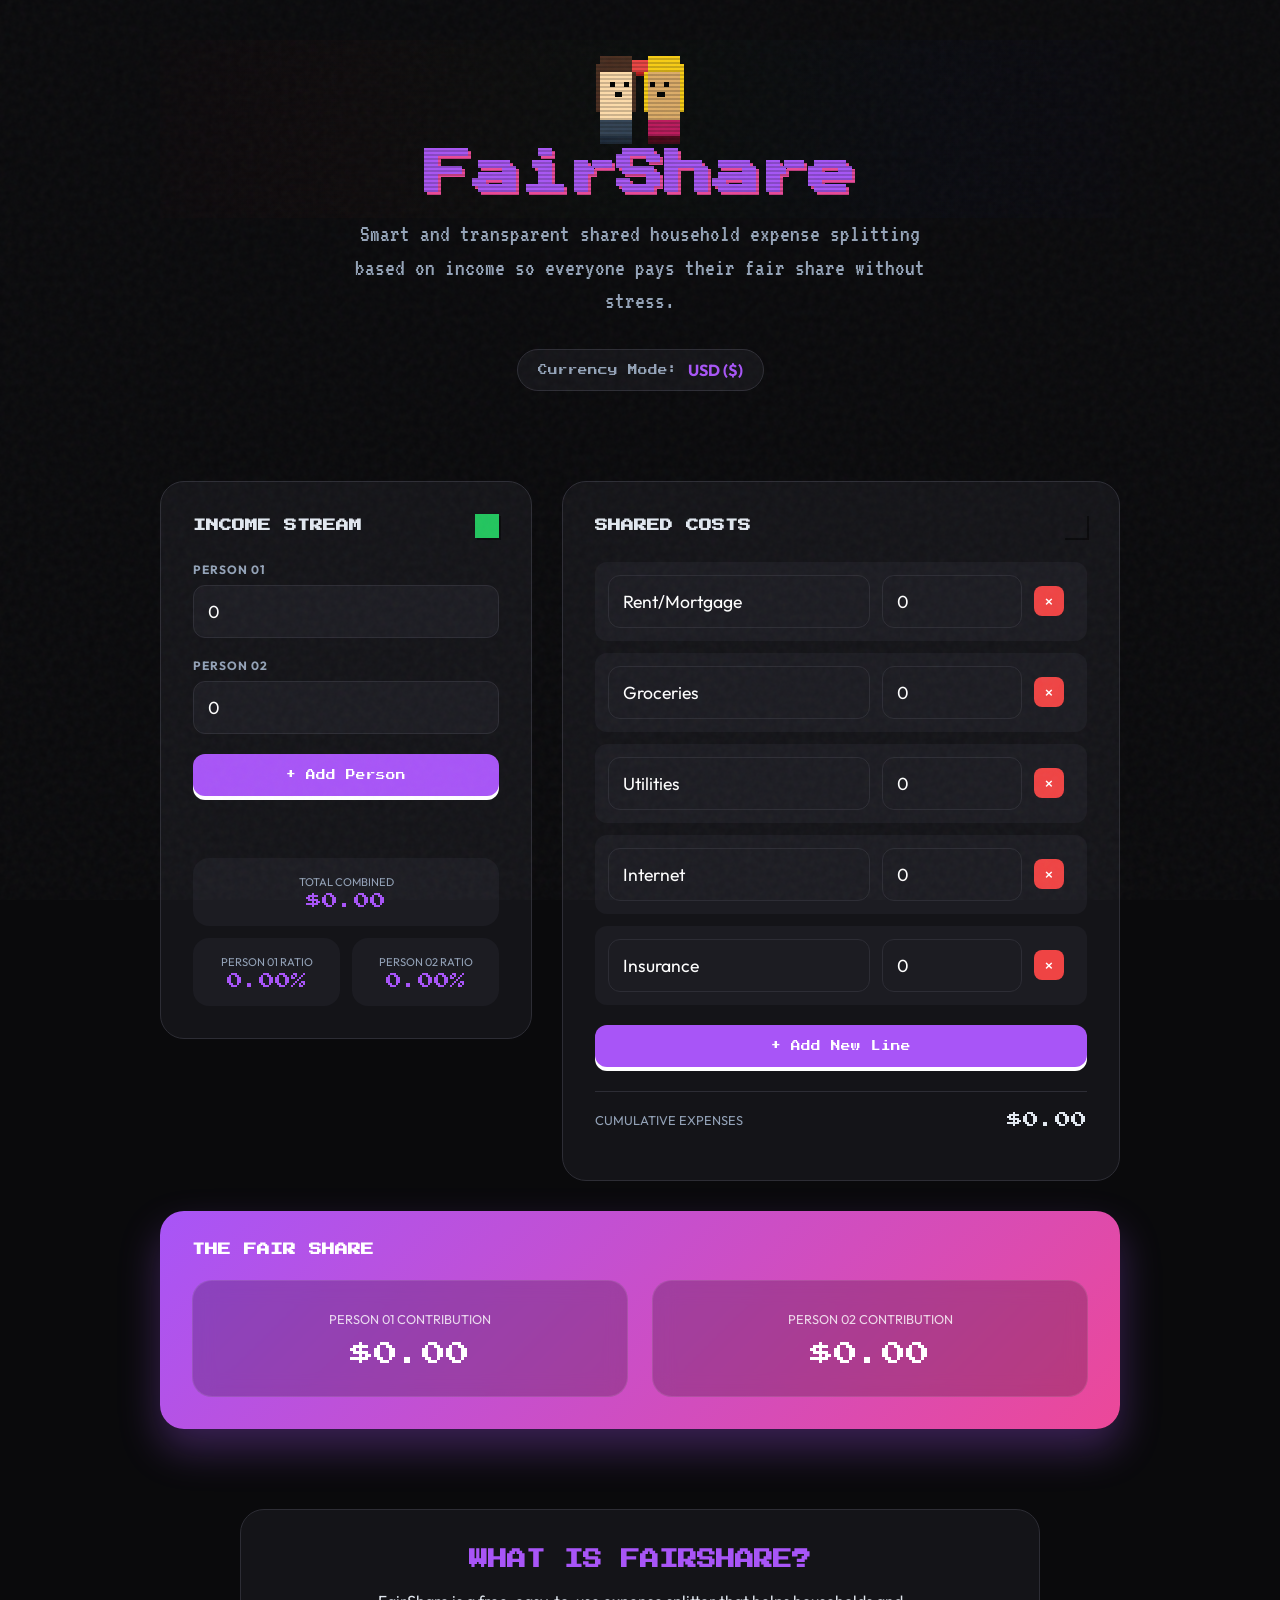
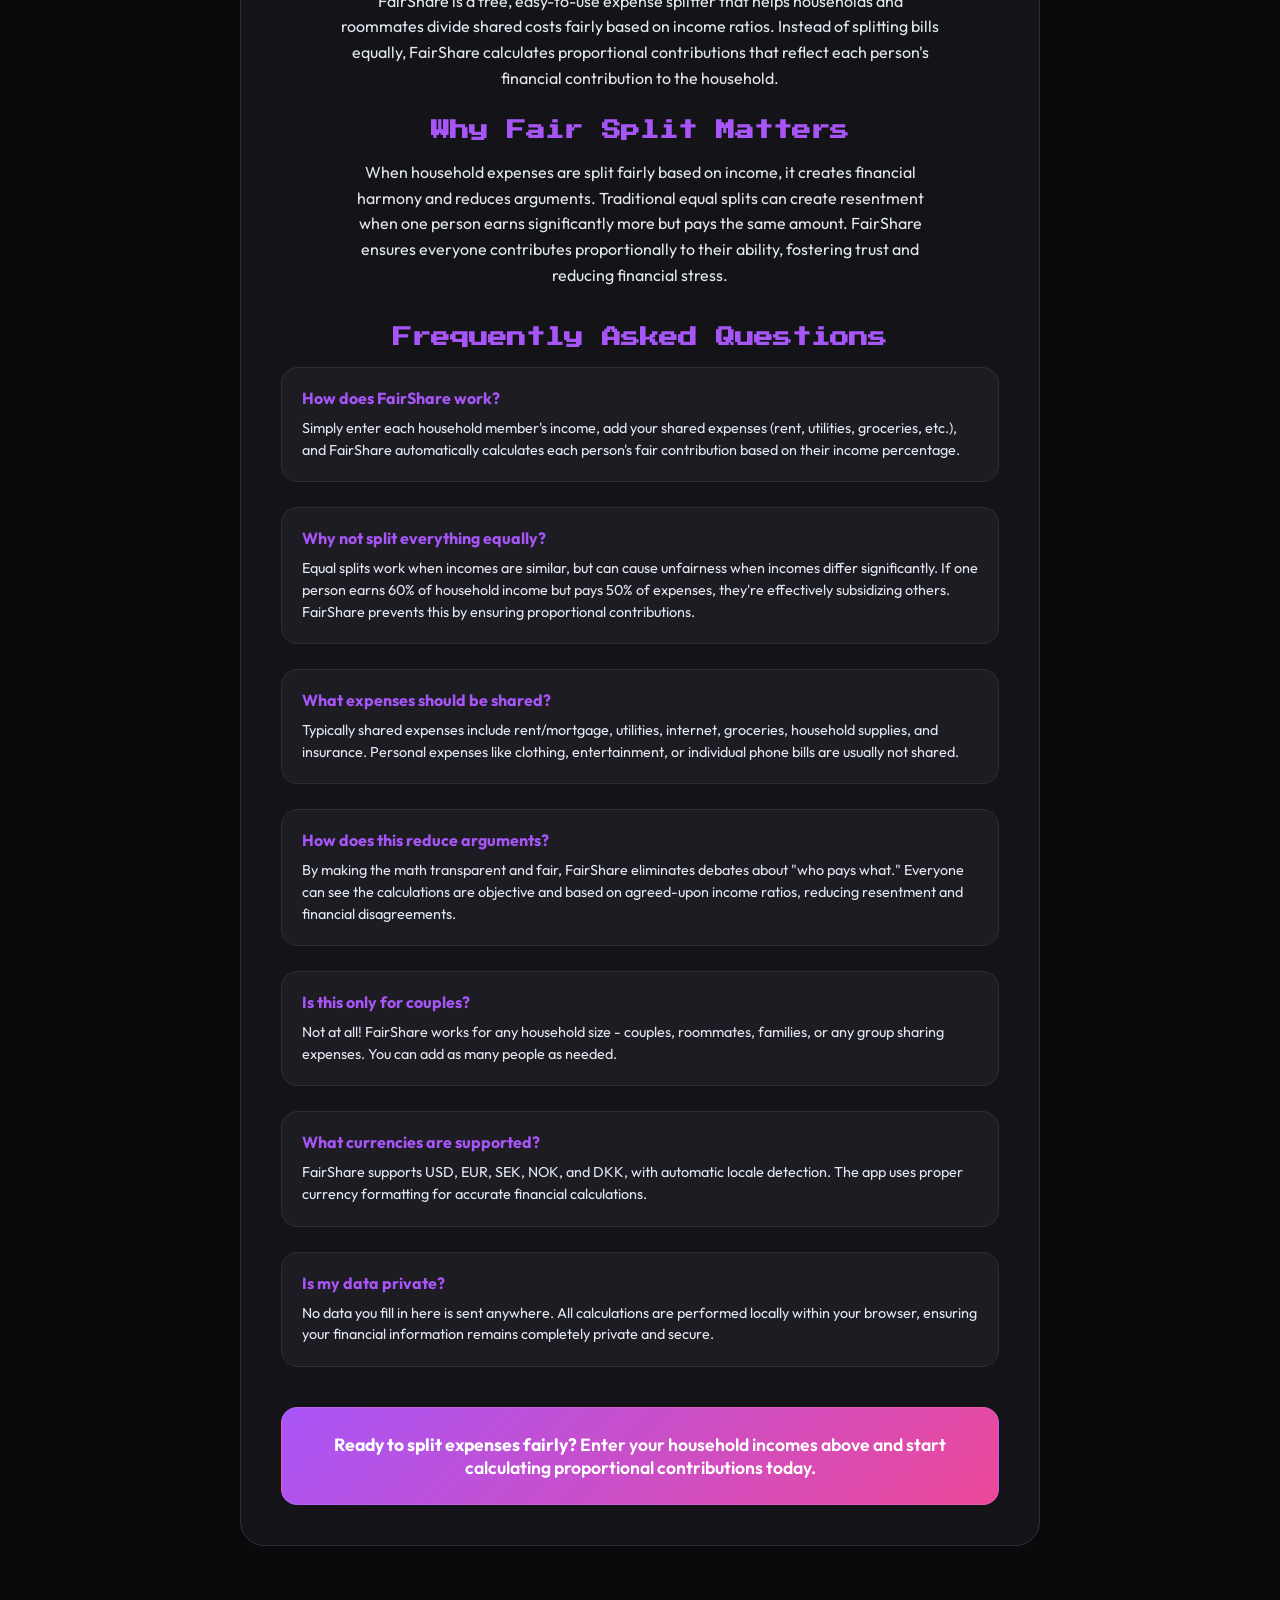
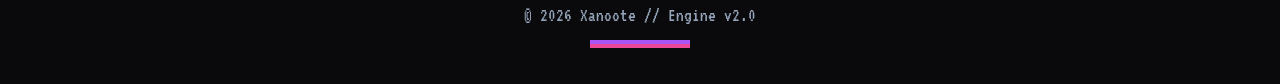
==== commit 3ba0b9ca: "Enhance index.html and style.css with CRT screen effects for improved visual appeal" ====
--- a/index.html
+++ b/index.html
@@ -25,12 +25,15 @@
     <div class="grain-overlay"></div>
     <div class="container">
         <header>
-            <div class="pixel-couple-container">
-                <div class="pixel-character p1"></div>
-                <div class="pixel-character p2"></div>
-                <div class="pixel-heart"></div>
+            <div class="crt-screen">
+                <div class="scanlines"></div><div class="vignette"></div>
+                <div class="pixel-couple-container">
+                    <div class="pixel-character p1"></div>
+                    <div class="pixel-character p2"></div>
+                    <div class="pixel-heart"></div>
+                </div>
+                <h1 class="glitch-text">FairShare</h1>
             </div>
-            <h1 class="glitch-text">FairShare</h1>
             <p class="description">
                 Smart and transparent shared household expense splitting
                 based on income so everyone pays their fair share without stress.
--- a/style.css
+++ b/style.css
@@ -32,6 +32,49 @@
     justify-content: center;
 }
 
+.crt-screen {
+    position: relative;
+    overflow: hidden;
+    animation: screenFlicker 0.1s infinite;
+}
+
+@keyframes screenFlicker {
+    0% { opacity: 0.99; }
+    50% { opacity: 1; }
+    100% { opacity: 0.99; }
+}
+
+
+/* CRT Effects */
+.scanlines {
+    position: absolute;
+    top: 0; left: 0; width: 100%; height: 100%;
+    pointer-events: none;
+    z-index: 10;
+    background: linear-gradient(
+        rgba(18, 16, 16, 0) 50%,
+        rgba(10, 10, 12, 0.2) 50%
+    ), linear-gradient(
+        90deg,
+        rgba(255, 0, 0, 0.03),
+        rgba(0, 255, 0, 0.01),
+        rgba(0, 0, 255, 0.03)
+    );
+    background-size: 100% 4px, 100% 100%;
+}
+
+.vignette {
+    position: absolute;
+    top: 0; left: 0; width: 100%; height: 100%;
+    pointer-events: none;
+    z-index: 11;
+    background: radial-gradient(
+        circle,
+        transparent 60%,
+        rgba(10, 10, 12, 0.7) 100%
+    );
+}
+
 /* Grain/Noise Texture Overlay */
 .grain-overlay {
     position: fixed;
